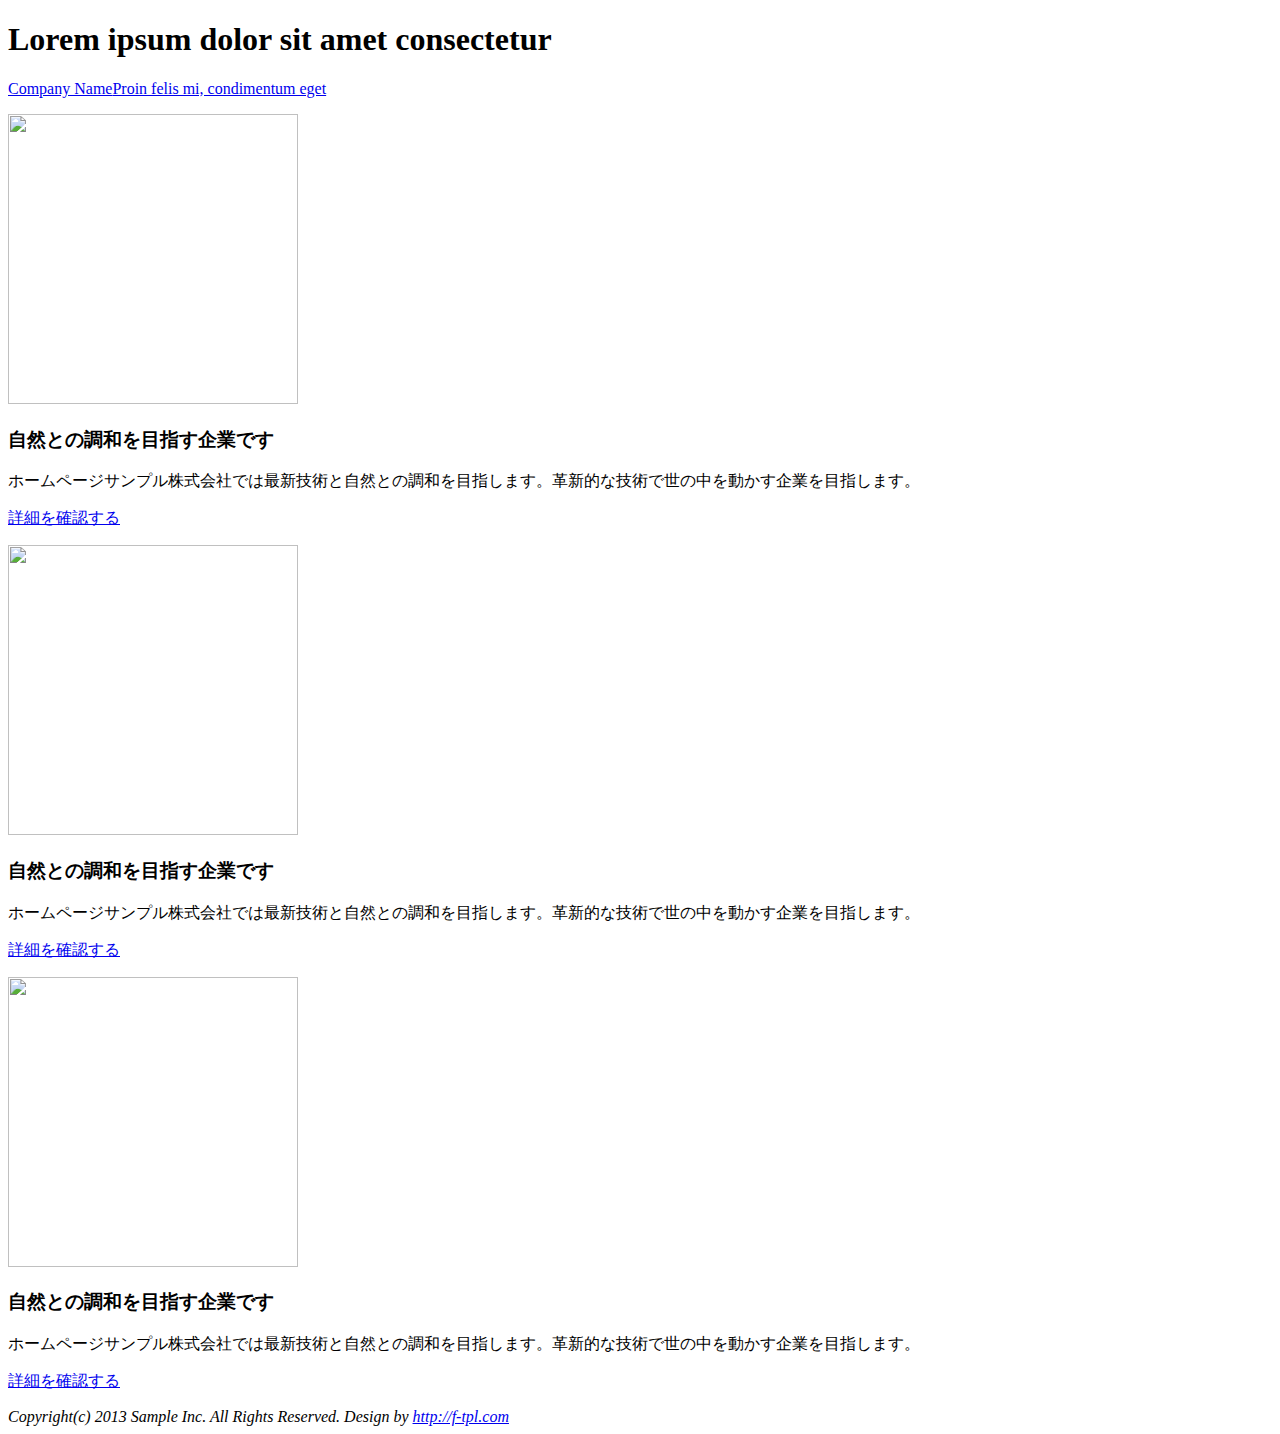
==== user/index.html @ 80e10812 "コード貼り付けました" ====
<!DOCTYPE html>
<html dir="ltr" lang="ja">
<head>
<meta charset="UTF-8">
<meta name="viewport" content="width=device-width, user-scalable=yes, maximum-scale=1.0, minimum-scale=1.0">
<title>ホームページサンプル株式会社のサイトです</title>
<meta name="keywords" content="">
<meta name="description" content="">
<link rel="stylesheet" href="style.css" type="text/css" media="screen">
<!--[if lt IE 9]>
<script src="js/html5.js"></script>
<script src="js/css3-mediaqueries.js"></script>
<![endif]-->
<script src="js/jquery1.7.2.min.js"></script>
<script src="js/script.js"></script>
</head>

<body>

<header id="header">
	<h1>Lorem ipsum dolor sit amet consectetur</h1>
	<!-- ロゴ -->
	<div class="logo">
		<a href="index.html"><p>Company Name<span>Proin felis mi, condimentum eget</span></p></a>
	</div>
	<!-- / ロゴ -->
</header>

<div id="wrapper">
	<!-- 3カラム -->
	<section class="gridWrapper">
		<article class="grid">
			<div class="box">
				<img src="images/top_m1.jpg" width="290" height="290" alt="">
				<h3>自然との調和を目指す企業です</h3>
				<p>ホームページサンプル株式会社では最新技術と自然との調和を目指します。革新的な技術で世の中を動かす企業を目指します。</p>
				<p class="readmore"><a href="subpage.html">詳細を確認する</a></p>
			</div>
		</article>
		<article class="grid">
			<div class="box">
				<img src="images/top_m2.jpg" width="290" height="290" alt="">
				<h3>自然との調和を目指す企業です</h3>
				<p>ホームページサンプル株式会社では最新技術と自然との調和を目指します。革新的な技術で世の中を動かす企業を目指します。</p>
				<p class="readmore"><a href="subpage.html">詳細を確認する</a></p>
			</div>
		</article>
		<article class="grid">
			<div class="box">
				<img src="images/top_m3.jpg" width="290" height="290" alt="">
				<h3>自然との調和を目指す企業です</h3>
				<p>ホームページサンプル株式会社では最新技術と自然との調和を目指します。革新的な技術で世の中を動かす企業を目指します。</p>
				<p class="readmore"><a href="subpage.html">詳細を確認する</a></p>
			</div>
		</article>
	</section>
	<!-- / 3カラム -->
</div>

<address>Copyright(c) 2013 Sample Inc. All Rights Reserved. Design by <a href="http://f-tpl.com" target="_blank" rel="nofollow">http://f-tpl.com</a></address>

</body>
</html>
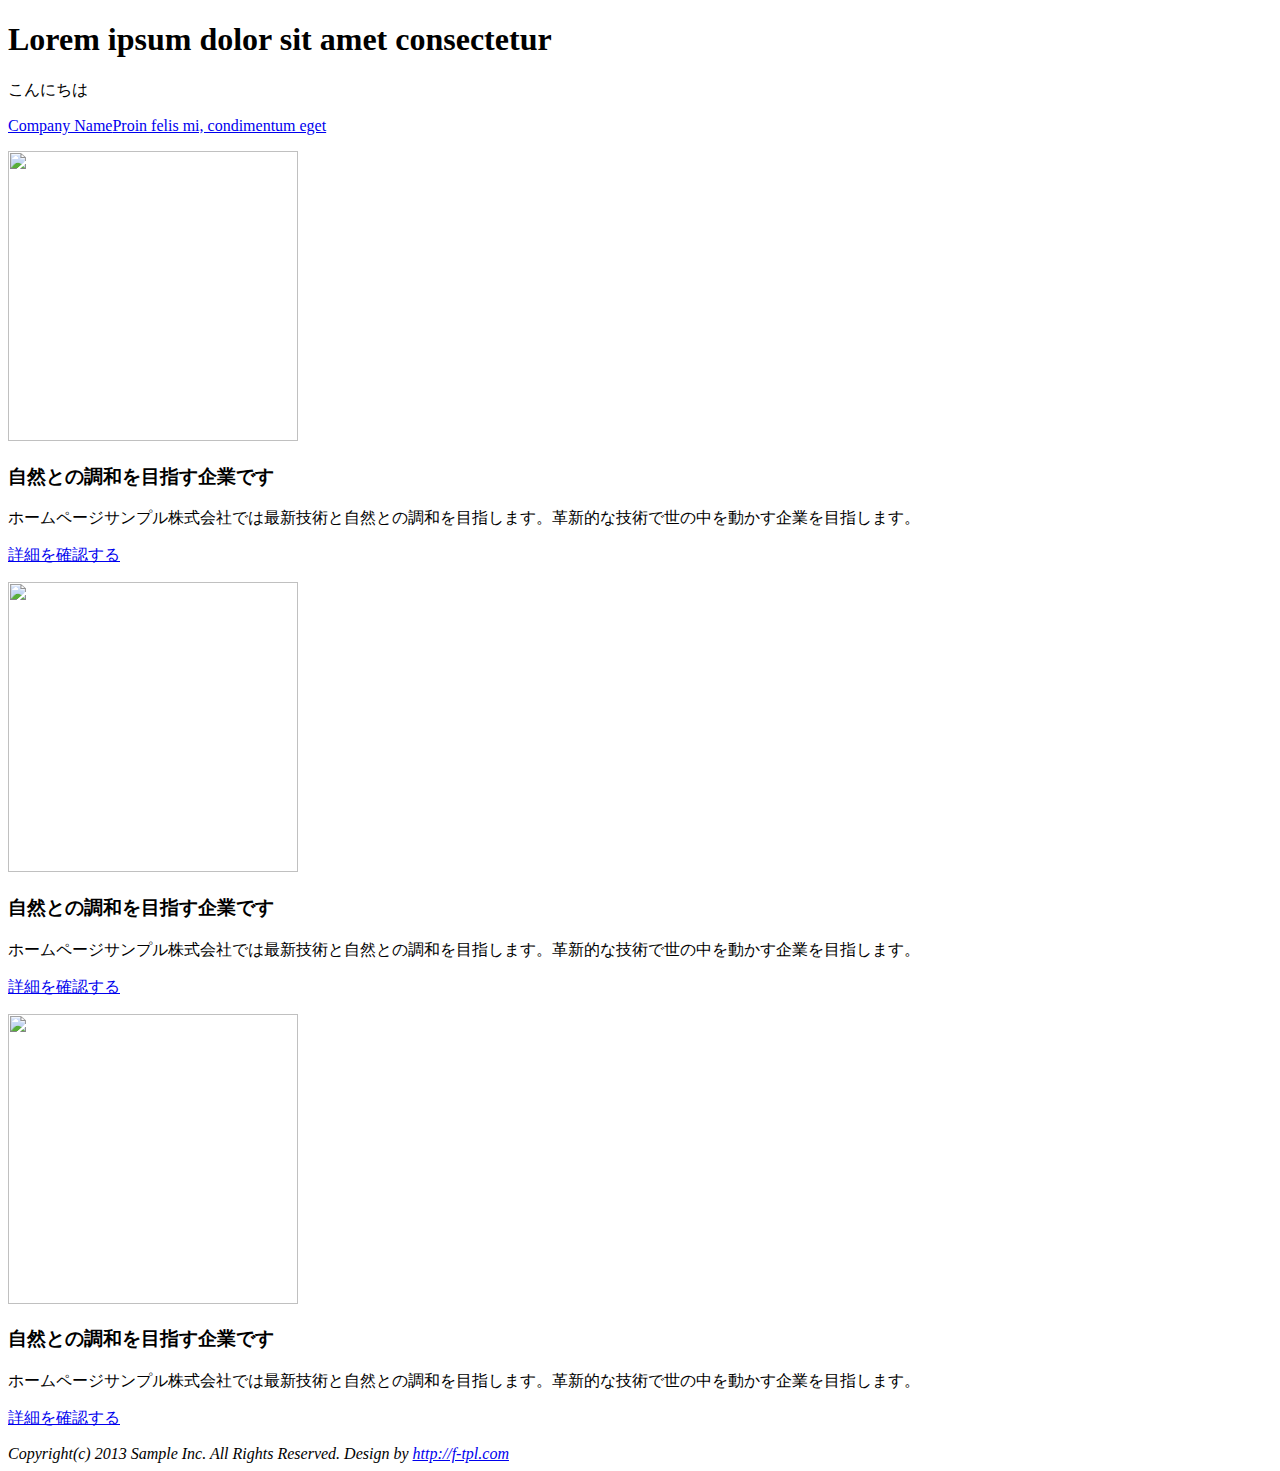
==== commit 1bbf11be: "変更しました" ====
--- a/user/index.html
+++ b/user/index.html
@@ -20,6 +20,7 @@
 <header id="header">
 	<h1>Lorem ipsum dolor sit amet consectetur</h1>
 	<!-- ロゴ -->
+	こんにちは
 	<div class="logo">
 		<a href="index.html"><p>Company Name<span>Proin felis mi, condimentum eget</span></p></a>
 	</div>
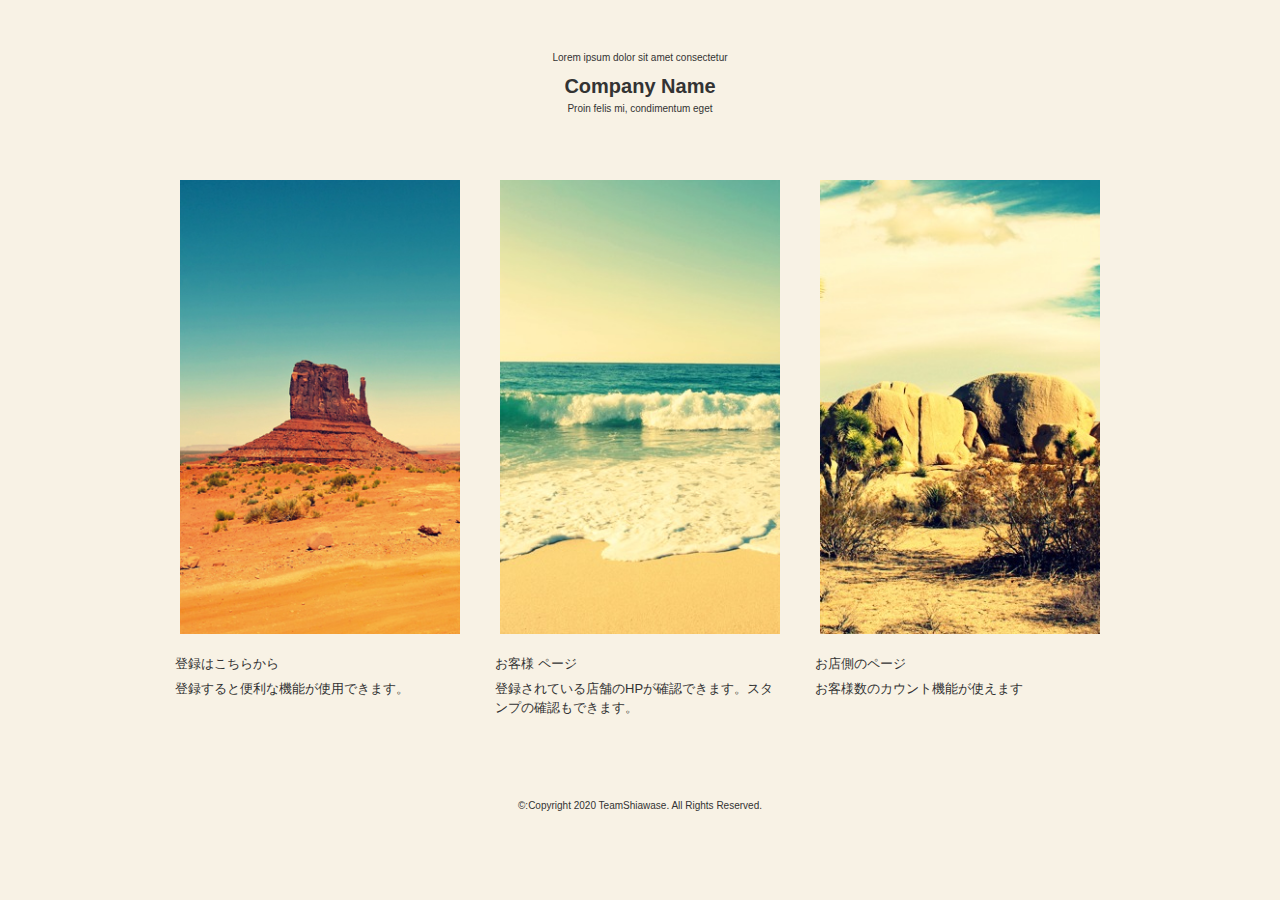
==== commit 1d9b38c7: "いろいろ共有します" ====
--- a/user/index.html
+++ b/user/index.html
@@ -20,7 +20,6 @@
 <header id="header">
 	<h1>Lorem ipsum dolor sit amet consectetur</h1>
 	<!-- ロゴ -->
-	こんにちは
 	<div class="logo">
 		<a href="index.html"><p>Company Name<span>Proin felis mi, condimentum eget</span></p></a>
 	</div>
@@ -32,33 +31,33 @@
 	<section class="gridWrapper">
 		<article class="grid">
 			<div class="box">
-				<img src="images/top_m1.jpg" width="290" height="290" alt="">
-				<h3>自然との調和を目指す企業です</h3>
-				<p>ホームページサンプル株式会社では最新技術と自然との調和を目指します。革新的な技術で世の中を動かす企業を目指します。</p>
-				<p class="readmore"><a href="subpage.html">詳細を確認する</a></p>
+				<!--登録サイトを埋め込む-->
+				<p class="readmore"><a href="user_input.html"><img src="images/top_m1.jpg" width="290" height="290" alt=""></a></p>
+				<h3>登録はこちらから</h3>
+				<p>登録すると便利な機能が使用できます。</p>
 			</div>
 		</article>
 		<article class="grid">
 			<div class="box">
-				<img src="images/top_m2.jpg" width="290" height="290" alt="">
-				<h3>自然との調和を目指す企業です</h3>
-				<p>ホームページサンプル株式会社では最新技術と自然との調和を目指します。革新的な技術で世の中を動かす企業を目指します。</p>
-				<p class="readmore"><a href="subpage.html">詳細を確認する</a></p>
+				<p class="readmore"><a href="subpage.html"><img src="images/top_m2.jpg" width="290" height="290" alt=""></a></p>
+				<h3>お客様 ページ</h3> <!--中央揃えにする-->
+				<p>登録されている店舗のHPが確認できます。スタンプの確認もできます。</p>
+				<!--  <p class="readmore"><a href="subpage.html">詳細を確認する</a></p>  -->
 			</div>
 		</article>
 		<article class="grid">
 			<div class="box">
-				<img src="images/top_m3.jpg" width="290" height="290" alt="">
-				<h3>自然との調和を目指す企業です</h3>
-				<p>ホームページサンプル株式会社では最新技術と自然との調和を目指します。革新的な技術で世の中を動かす企業を目指します。</p>
-				<p class="readmore"><a href="subpage.html">詳細を確認する</a></p>
+				<!--お店サイドの情報-->
+				<p class="readmore"><a href="subpage.html"><img src="images/top_m3.jpg" width="290" height="290" alt=""></a></p>
+				<h3>お店側のページ</h3>
+				<p>お客様数のカウント機能が使えます</p>
 			</div>
 		</article>
 	</section>
 	<!-- / 3カラム -->
 </div>
 
-<address>Copyright(c) 2013 Sample Inc. All Rights Reserved. Design by <a href="http://f-tpl.com" target="_blank" rel="nofollow">http://f-tpl.com</a></address>
+<address>&copy:Copyright 2020 TeamShiawase. All Rights Reserved. </address>
 
 </body>
 </html>
--- a/user/style.css
+++ b/user/style.css
@@ -0,0 +1,570 @@
+@charset "utf-8";
+
+
+/* =Reset default browser CSS.
+Based on work by Eric Meyer: http://meyerweb.com/eric/tools/css/reset/index.html
+-------------------------------------------------------------- */
+html, body, div, span, applet, object, iframe, h1, h2, h3, h4, h5, h6, p, blockquote, pre, a, abbr, acronym, address, big, cite, code, del, dfn, em, font, ins, kbd, q, s, samp, small, strike, strong, sub, sup, tt, var, dl, dt, dd, ol, ul, li, fieldset, form, label, legend, table.table, caption, tbody, tfoot, thead, tr, th, td {border: 0;font-family: inherit;font-size: 100%;font-style: inherit;font-weight: inherit;margin: 0;outline: 0;padding: 0;vertical-align: baseline;}
+:focus {outline: 0;}
+
+ol, ul {list-style: none;}
+table.table {border-collapse: separate;border-spacing: 0;}
+caption, th, td {font-weight: normal;text-align: left;}
+blockquote:before, blockquote:after,q:before, q:after {content: "";}
+blockquote, q {quotes: "" "";}
+a img{border: 0;}
+figure{margin:0}
+article, aside, details, figcaption, figure, footer, header, hgroup, menu, nav, section {display: block;}
+/* -------------------------------------------------------------- */
+
+body {
+color:#333;
+font-size:13px;
+font-family:verdana,"ヒラギノ丸ゴ ProN W4","Hiragino Maru Gothic ProN","メイリオ","Meiryo","ＭＳ Ｐゴシック","MS PGothic",Sans-Serif;
+line-height:1.5;
+-webkit-text-size-adjust: none;
+background:#f8f2e5;
+}
+
+
+/* リンク設定
+------------------------------------------------------------*/
+a{color:#74b4df;text-decoration:none;}
+a:hover{color:#006699;}
+a:active, a:focus {outline:0;}
+
+
+/* 全体
+------------------------------------------------------------*/
+#wrapper{
+margin:0 auto;
+padding:0 1%;
+width:98%;
+position:relative;
+}
+
+.inner{
+margin:0 auto;
+width:100%;
+}
+
+
+/*************
+/* ヘッダー
+*************/
+#header{
+height:110px;
+}
+
+#header h1{
+margin:50px 0 5px 0;
+font-size:10px;
+font-weight:normal;
+text-align:center;
+}
+
+#header a{
+color:#333;
+}
+
+#header a:hover{
+color:#888;
+}
+
+/*************
+/* ロゴ
+*************/
+.logo{
+margin-top:6px;
+font-size:20px;
+font-weight:bold;
+}
+
+.logo p{text-align:center;}
+
+.logo span{
+display:block;
+color:#333;
+font-size:10px;
+font-weight:normal;
+}
+
+
+/**************************
+/* グリッド
+**************************/
+.gridWrapper{
+padding:10px 0 20px;
+overflow: hidden;
+}
+
+* html .gridWrapper{height:1%;}
+	
+.grid{
+float:left;
+}
+
+.box{
+margin:0 5px;
+}
+
+.box img{
+max-width:100%;
+height:auto;
+}
+
+.box h3{padding:10px 0 5px;}
+
+.box h3, .box p{text-align:left;}
+
+.box p.readmore{
+padding:10px 5px 5px;
+text-align:right;
+}
+
+/**************************
+/* サブグリッド
+**************************/
+.subgridWrapper{
+	padding-bottom:20px;
+	overflow: hidden;
+	}
+	
+	* html .subgridWrapper{height:1%;}
+		
+	.subgrid{
+	float:left;
+	}
+	
+	.subbox{
+	padding:10px;
+	text-align:center;
+	}
+	
+	.subbox img{
+	max-width:100%;
+	height:auto;
+	}
+	
+	.subbox h3{padding:10px 0 5px;}
+	
+	.subbox h3, .box p{text-align:left;}
+	
+	.subbox p.readmore{
+	padding:10px 5px 5px;
+	text-align:right;
+	}
+	
+	.subbox p.readmore a{
+	padding:3px 7px;
+	border-radius:3px;
+	color:#fff;
+	background:#d1ad93;
+	}
+	
+	.subbox p.readmore a:hover{background:#ad8a71;}
+
+
+
+/*************
+メイン コンテンツ
+*************/
+#main{
+margin-top:25px;
+}
+
+section.content article{
+padding-top:20px;
+margin-bottom:30px;
+overflow:hidden;
+}
+
+* html section.content article{height:1%;}
+
+section.content p{margin-bottom:5px;}
+
+h3.heading{
+font-weight:normal;
+line-height:36px;
+border-bottom:1px solid #D6D6D6;
+color:#333;
+}
+
+section.content img{
+max-width:90%;
+height:auto;
+}
+
+.alignleft{
+float:left;
+clear:left;
+margin:3px 20px 10px 0;
+}
+
+.alignright{
+float:right;
+clear:right;
+margin:3px 0 10px 20px;
+}
+
+
+
+
+/*************
+テーブル
+*************/
+table.table{
+border-collapse:collapse;
+margin:5px auto 15px auto;
+}
+
+table.table td{
+border-collapse:collapse;
+background-color:#F9F9F9;
+text-align:left;
+padding:8px;
+border:1px solid #D6D6D6;
+line-height:20px;
+}
+
+table.table th{
+background-color:#F5F5F5;
+text-align:right;
+padding:8px;
+white-space:nowrap;
+color: #151515;
+border-top:1px solid #D4D4D4;
+border-right:4px solid #D4D4D4;
+border-bottom:1px solid #D4D4D4;
+border-left:1px solid #D4D4D4;
+font-size:13px;
+font-weight:normal;
+letter-spacing:1px;
+background-repeat:repeat-x;
+background-position:top;
+}
+
+
+/*************
+/* サイドバー
+*************/
+#sidebar ul{padding-top:10px;}
+
+#sidebar li{
+margin-bottom:10px;
+padding-bottom:10px;
+list-style:none;
+border-bottom:1px dashed #f1f1f1;
+}
+
+#sidebar li:last-child{
+border:0;
+margin-bottom:0px;
+}
+
+#sidebar li a{
+font-size:12px;
+display:block;
+color:#333;
+}
+
+#sidebar li a:hover{
+color:#888;
+}
+
+#sidebar ul.list li{
+clear:both;
+margin-bottom:5px;
+padding:5px 0;
+overflow:hidden;
+border:0;
+}
+
+ul.list li{height:1%;}
+
+ul.list li img{
+float:left;
+margin-right:10px;
+}
+
+ul.list li{
+font-size:12px;
+line-height:1.35;
+}
+
+
+/*************
+/* コピーライト
+*************/
+
+address{
+clear:both;
+padding:40px 0 70px 0;
+text-align:center;
+font-style:normal;
+font-size:10px;
+color:#333;
+}
+
+
+/* PC用
+------------------------------------------------------------*/
+@media only screen and (min-width: 960px){
+	#header,#wrapper,.inner{
+	width:960px;
+	padding:0;
+	margin:0 auto;
+	}
+	
+	#wrapper{padding-bottom:20px;}
+	
+  nav#mainNav{
+	clear:both;
+	overflow:hidden;
+	position:relative;
+	}
+	
+	nav#mainNav .inner{
+	width:932px;
+	padding:0 14px;
+	}
+
+	nav#mainNav ul li{
+	float: left;
+	position: relative;
+	}
+
+	nav#mainNav li:last-child{border-right:1px dotted #ebebeb;}
+
+	nav#mainNav ul li a{
+	display: block;
+	text-align: center;
+	_float:left;
+	font-size:13px;
+	width:154px;
+	height:45px;
+	padding-top:9px;
+	color:#333;
+	border-left:1px dotted #ebebeb;
+	}
+
+	nav#mainNav ul li a span,nav#mainNav ul li a strong{
+	display:block;
+	}
+
+	nav#mainNav ul li a span{
+	color:#cdcdcd;
+	font-size:10px;
+	}
+
+	nav div.panel{
+	display:block !important;
+	float:left;
+	}
+
+	a#menu{display:none;}
+
+	nav#mainNav li.active a, nav#mainNav li a:hover{
+	color:#909090;
+  background:#f9f9f9;
+	padding-top:9px;
+	}
+	
+	#mainBanner{margin-left:15px;}
+	#subpage #mainBanner{margin:17px auto;}
+	
+	#main{
+	float:right;
+	width:657px;
+	padding-right:15px;
+	}
+	
+	#sidebar{
+	float:left;
+	width:245px;
+	padding:25px 0 0 15px;
+	overflow:hidden;
+	}
+	
+	#sidebar article{
+	padding-top:7px;
+	margin-bottom:20px;
+	overflow:hidden;
+	}
+	
+	/* グリッド全体 */
+	.gridWrapper{
+	width:960px;
+	margin:0 0 0 -10px;
+	}
+	
+	#gallery article{padding:10px 0 10px 10px;}
+	
+	/* グリッド */
+	.grid{
+	float:left;
+	width:300px;
+	margin-left:20px;
+	}
+	
+	#subpage .grid{width:auto;}
+	
+  #gallery .grid{
+	width:auto;
+	margin:10px 0 2px 10px;
+	}
+}
+
+
+@media only screen and (max-width:959px){
+	*{
+    -webkit-box-sizing: border-box;
+       -moz-box-sizing: border-box;
+         -o-box-sizing: border-box;
+        -ms-box-sizing: border-box;
+            box-sizing: border-box;
+	}
+	
+	nav#mainNav{
+	clear:both;
+	width:100%;
+	margin:0 auto;
+	padding:0;
+  border:1px solid #e4e4e4;
+	}
+
+	nav#mainNav a.menu{
+	width:100%;
+	display:block;
+	height:40px;
+	line-height:40px;
+	font-weight: bold;
+	text-align:left;
+	}
+
+	nav#mainNav a#menu span{
+	padding-left:10px;
+	color:#333;
+	}
+	nav#mainNav a.menu span:before{content: "→ ";}
+	nav#mainNav a.menuOpen span:before{content: "↓ ";}
+
+	nav#mainNav a#menu:hover{cursor:pointer;}
+
+	nav .panel{
+	display: none;
+	width:100%;
+	position: relative;
+	right: 0;
+	top:0;
+	z-index: 1;
+	}
+
+	nav#mainNav ul li{
+	float: none;
+	clear:both;
+	width:100%;
+	height:auto;
+	line-height:1.2;
+	}
+
+	nav#mainNav ul li a,nav#mainNav ul li.current-menu-item li a{
+	color:#333;
+	display: block;
+	padding:15px 10px;
+	text-align:left;
+	border-bottom:1px dashed #ccc;
+	}
+	
+	nav#mainNav ul li a span{padding-left:10px;}
+	
+	nav#mainNav ul li:first-child a{
+	border-top:1px solid #e4e4e4;
+	}
+	
+	nav#mainNav ul li:last-child a{border:0;}
+	
+	nav#mainNav ul li.active a{color:#888;}
+
+	nav div.panel{float:none;}
+	
+	#subpage #mainBanner{max-width:668px;}
+	
+	#sidebar{padding-bottom:30px;}
+	
+	#sidebar article{padding:7px 0 15px;}
+	
+	#footer .grid,#footer ul.footnav{
+	float:none;
+	width:100%;
+	text-align:center;
+	}
+
+	ul.footnav li{float:none;display:inline-block;}
+	
+	.grid{
+	width:32%;
+	margin:10px 0 0 1%;
+	}
+	
+	#gallery .grid{
+	float:left;
+	width:31%;
+	margin:0 0 0 1%;
+	}
+	
+	#footer .grid img, #footer .info{float:none;}
+	#footer .grid p{display:block;}
+	#footer #info .info{float:none;text-align:center;}
+	
+	#footer .logo,#footer .info{
+	width:100%;
+	float:none;
+	}
+	
+	#footer .logo p{float:none;display:block;}
+	#footer .logo img{float:none;padding:0;}
+}
+
+
+/* スマートフォン 横(ランドスケープ) */
+@media only screen and (max-width:640px){
+	#header{
+	height:auto;
+	padding-bottom:20px;
+	}
+	
+	#header h1,.logo,.info{text-align:center;}
+	
+	.logo,.info{
+	clear:both;
+	width:100%;
+	float:none;
+	}
+	
+	.logo p{float:none;display:block;}
+	.logo img{float:none;padding:0;}
+	
+	.box img{
+	float:left;
+	margin-right:5px;
+	}
+	
+	.box h3{padding-top:0;}
+
+  .alignleft,.alignright{
+	float:none;
+	display:block;
+	margin:0 auto 10px;
+	}
+	
+	#gallery .grid{float:left;}
+}
+
+
+/* スマートフォン 縦(ポートレート) */
+@media only screen and (max-width:480px){
+	.grid{width:100%;}
+	.box img{max-width:100px;}
+	#mainBanner h2,#mainBanner p{font-size:80%;}
+}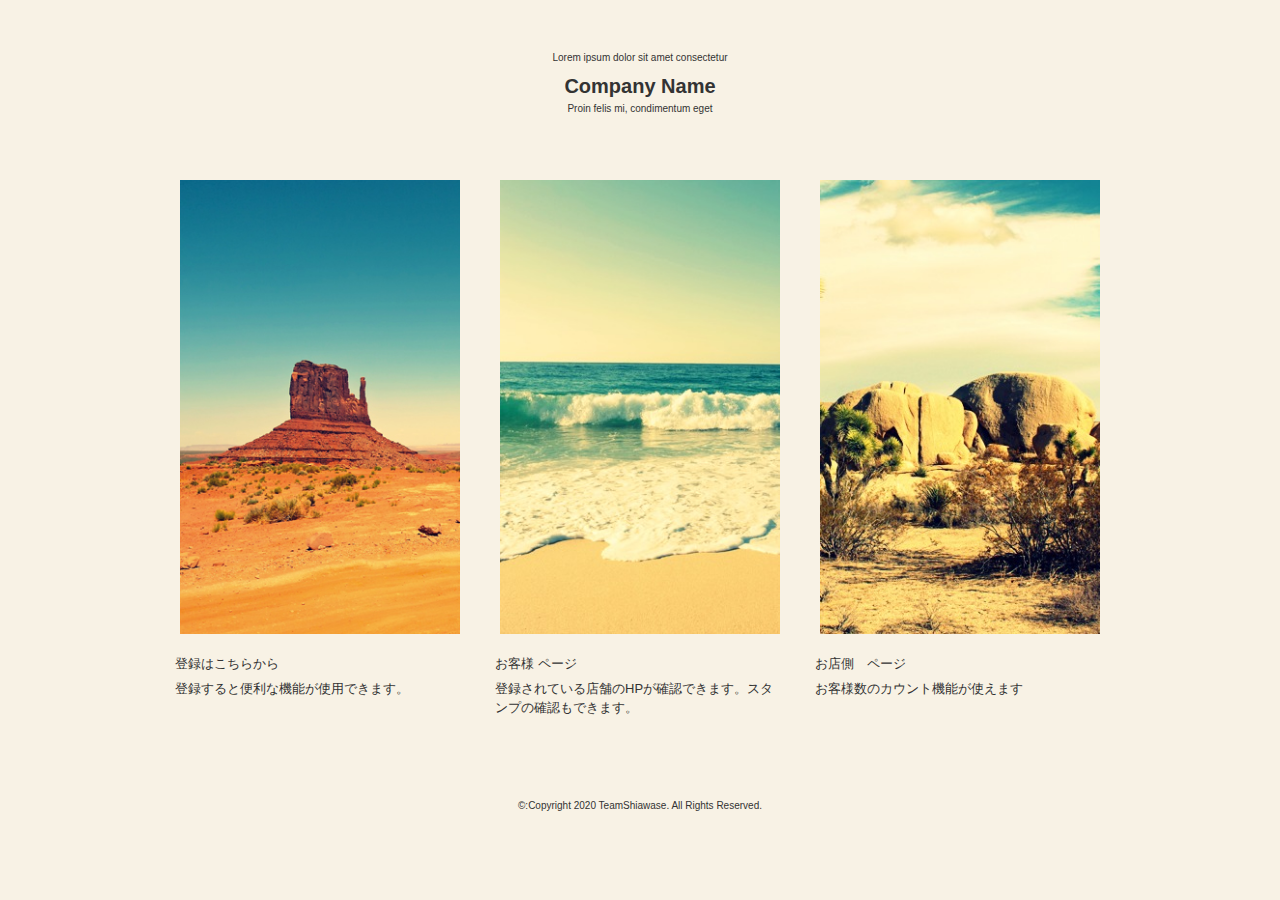
==== commit 76f8ebb8: "Webサイト最新版共有します" ====
--- a/user/index.html
+++ b/user/index.html
@@ -40,16 +40,15 @@
 		<article class="grid">
 			<div class="box">
 				<p class="readmore"><a href="subpage.html"><img src="images/top_m2.jpg" width="290" height="290" alt=""></a></p>
-				<h3>お客様 ページ</h3> <!--中央揃えにする-->
+				<h3>お客様 ページ</h3> 
 				<p>登録されている店舗のHPが確認できます。スタンプの確認もできます。</p>
-				<!--  <p class="readmore"><a href="subpage.html">詳細を確認する</a></p>  -->
 			</div>
 		</article>
 		<article class="grid">
 			<div class="box">
 				<!--お店サイドの情報-->
 				<p class="readmore"><a href="subpage.html"><img src="images/top_m3.jpg" width="290" height="290" alt=""></a></p>
-				<h3>お店側のページ</h3>
+				<h3>お店側　ページ</h3>
 				<p>お客様数のカウント機能が使えます</p>
 			</div>
 		</article>
--- a/user/style.css
+++ b/user/style.css
@@ -48,6 +48,9 @@
 width:100%;
 }
 
+.table-scroll{
+	overflow-x : auto;
+}
 
 /*************
 /* ヘッダー
@@ -221,7 +224,8 @@
 table.table td{
 border-collapse:collapse;
 background-color:#F9F9F9;
-text-align:left;
+/*text-align:left;*/
+text-align: center;
 padding:8px;
 border:1px solid #D6D6D6;
 line-height:20px;
@@ -229,7 +233,8 @@
 
 table.table th{
 background-color:#F5F5F5;
-text-align:right;
+/*text-align:right;*/
+text-align: center;
 padding:8px;
 white-space:nowrap;
 color: #151515;
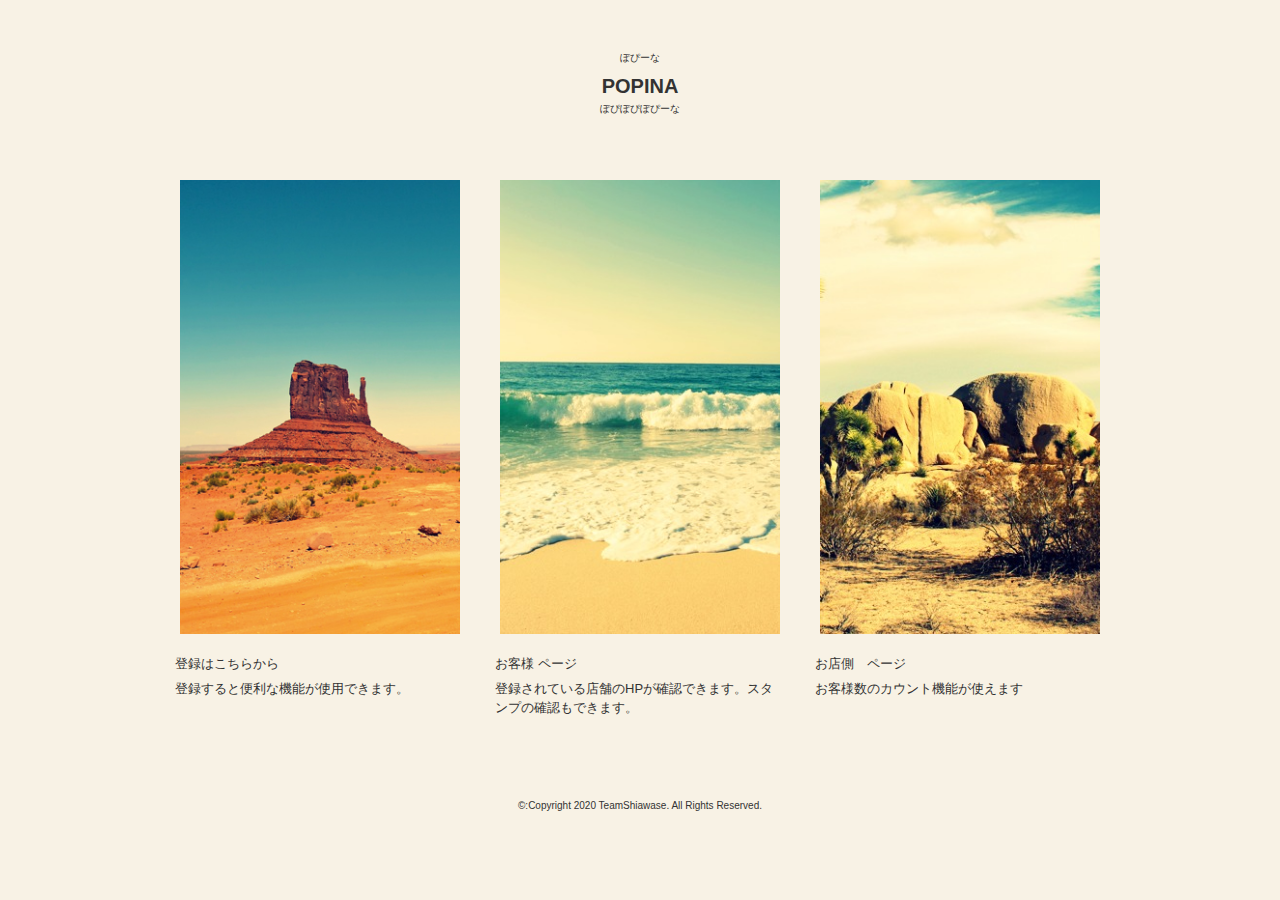
==== commit bf19ce64: "MAPのサイズ変更" ====
--- a/user/index.html
+++ b/user/index.html
@@ -3,7 +3,7 @@
 <head>
 <meta charset="UTF-8">
 <meta name="viewport" content="width=device-width, user-scalable=yes, maximum-scale=1.0, minimum-scale=1.0">
-<title>ホームページサンプル株式会社のサイトです</title>
+<title>	popinaのサイトです</title>
 <meta name="keywords" content="">
 <meta name="description" content="">
 <link rel="stylesheet" href="style.css" type="text/css" media="screen">
@@ -18,10 +18,10 @@
 <body>
 
 <header id="header">
-	<h1>Lorem ipsum dolor sit amet consectetur</h1>
+	<h1>ぽぴーな</h1>
 	<!-- ロゴ -->
 	<div class="logo">
-		<a href="index.html"><p>Company Name<span>Proin felis mi, condimentum eget</span></p></a>
+		<a href="index.html"><p>POPINA<span>ぽぴぽぴぽぴーな</span></p></a>
 	</div>
 	<!-- / ロゴ -->
 </header>
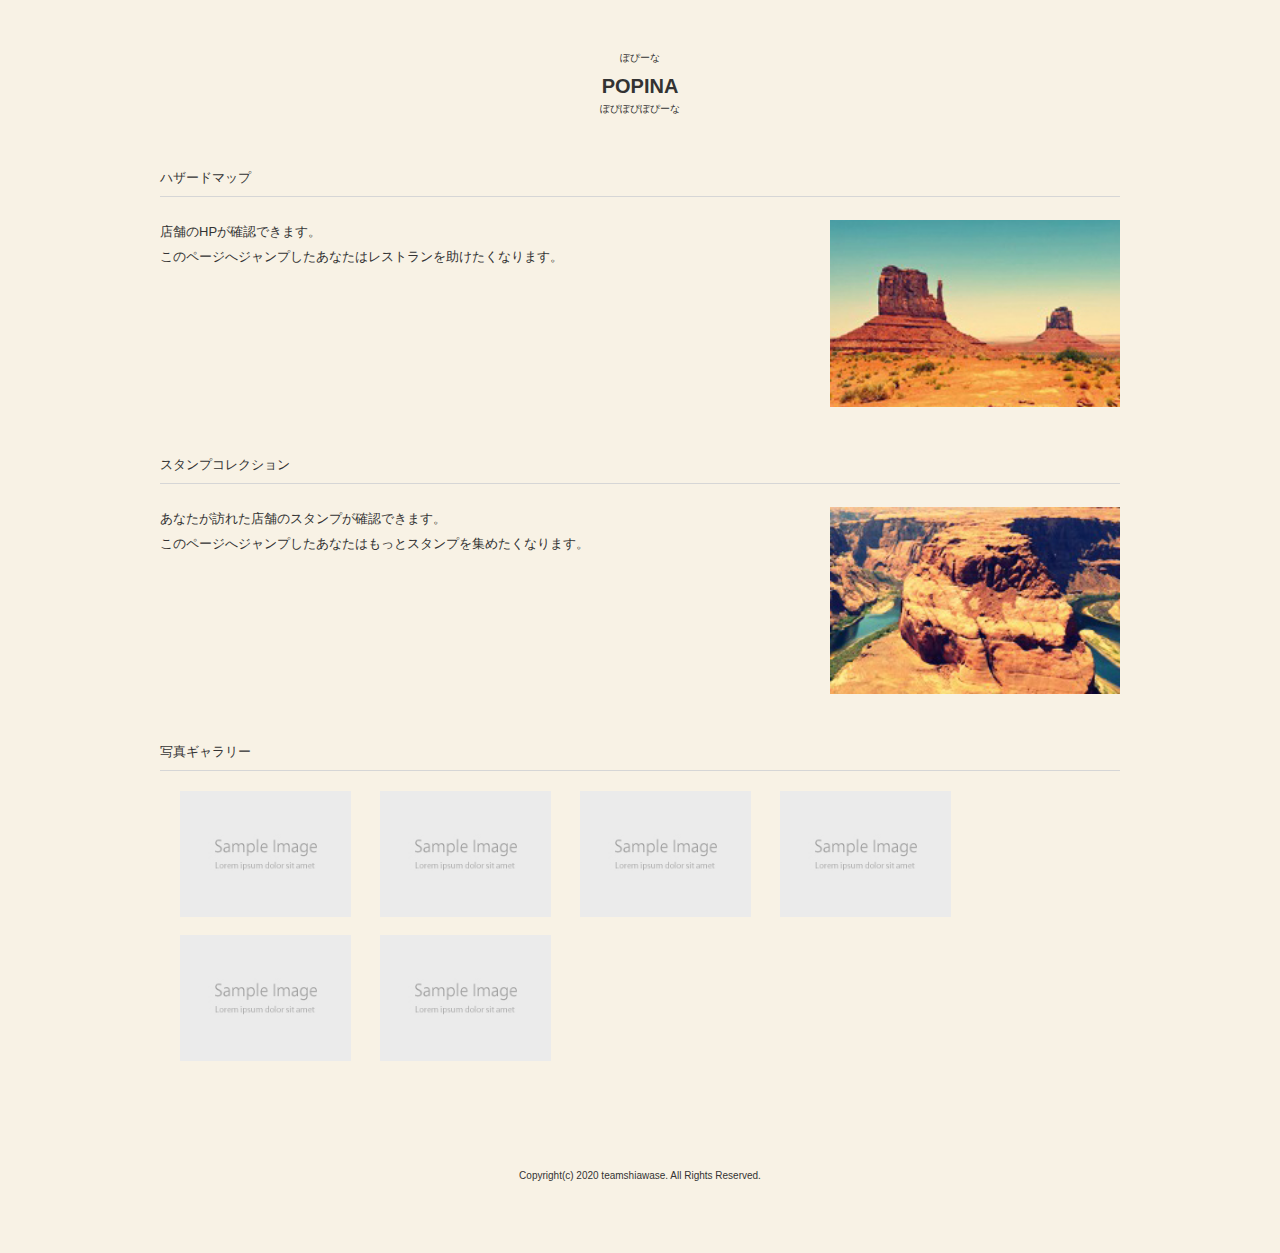
==== commit 231d80d9: "update structure" ====
--- a/user/index.html
+++ b/user/index.html
@@ -1,62 +1,68 @@
-<!DOCTYPE html>
-<html dir="ltr" lang="ja">
-<head>
-<meta charset="UTF-8">
-<meta name="viewport" content="width=device-width, user-scalable=yes, maximum-scale=1.0, minimum-scale=1.0">
-<title>	popinaのサイトです</title>
-<meta name="keywords" content="">
-<meta name="description" content="">
-<link rel="stylesheet" href="style.css" type="text/css" media="screen">
-<!--[if lt IE 9]>
-<script src="js/html5.js"></script>
-<script src="js/css3-mediaqueries.js"></script>
-<![endif]-->
-<script src="js/jquery1.7.2.min.js"></script>
-<script src="js/script.js"></script>
-</head>
-
-<body>
-
-<header id="header">
-	<h1>ぽぴーな</h1>
-	<!-- ロゴ -->
-	<div class="logo">
-		<a href="index.html"><p>POPINA<span>ぽぴぽぴぽぴーな</span></p></a>
-	</div>
-	<!-- / ロゴ -->
-</header>
-
-<div id="wrapper">
-	<!-- 3カラム -->
-	<section class="gridWrapper">
-		<article class="grid">
-			<div class="box">
-				<!--登録サイトを埋め込む-->
-				<p class="readmore"><a href="user_input.html"><img src="images/top_m1.jpg" width="290" height="290" alt=""></a></p>
-				<h3>登録はこちらから</h3>
-				<p>登録すると便利な機能が使用できます。</p>
-			</div>
-		</article>
-		<article class="grid">
-			<div class="box">
-				<p class="readmore"><a href="subpage.html"><img src="images/top_m2.jpg" width="290" height="290" alt=""></a></p>
-				<h3>お客様 ページ</h3> 
-				<p>登録されている店舗のHPが確認できます。スタンプの確認もできます。</p>
-			</div>
-		</article>
-		<article class="grid">
-			<div class="box">
-				<!--お店サイドの情報-->
-				<p class="readmore"><a href="subpage.html"><img src="images/top_m3.jpg" width="290" height="290" alt=""></a></p>
-				<h3>お店側　ページ</h3>
-				<p>お客様数のカウント機能が使えます</p>
-			</div>
-		</article>
-	</section>
-	<!-- / 3カラム -->
-</div>
-
-<address>&copy:Copyright 2020 TeamShiawase. All Rights Reserved. </address>
-
-</body>
-</html>
+<!DOCTYPE html>
+<html dir="ltr" lang="ja">
+<head>
+<meta charset="UTF-8">
+<meta name="viewport" content="width=device-width, user-scalable=yes, maximum-scale=1.0, minimum-scale=1.0">
+<title>ホームページサンプル株式会社のサイトです</title>
+<meta name="keywords" content="">
+<meta name="description" content="">
+<link rel="stylesheet" href="style.css" type="text/css" media="screen">
+<!--[if lt IE 9]>
+<script src="js/html5.js"></script>
+<script src="js/css3-mediaqueries.js"></script>
+<![endif]-->
+<script src="js/jquery1.7.2.min.js"></script>
+<script src="js/script.js"></script>
+</head>
+
+<body id="subpage">
+
+<header id="header">
+	<h1>ぽぴーな</h1>
+	<!-- ロゴ -->
+	<div class="logo">
+		<a href="index.html"><p>POPINA<span>ぽぴぽぴぽぴーな</span></p></a>
+	</div>
+	<!-- / ロゴ -->
+</header>
+
+<div id="wrapper">
+	<!-- コンテンツ -->
+		<section class="content">
+			<h3 class="heading">ハザードマップ</h3>
+			<article>
+				<p class="readmore"><a href="hazardmap.html"><img src="images/sample1.jpg" width="290" height="290" alt="" class="alignright border" /></a></p>
+				<p>店舗のHPが確認できます。</p>
+				<p>このページへジャンプしたあなたはレストランを助けたくなります。</p>
+			</article>
+		</section>
+		<section class="content">
+			<h3 class="heading">スタンプコレクション</h3>
+			<article>
+				<p class="readmore"><a href="stanp.html"><img src="images/sample2.jpg" width="290" height="290" alt="" class="alignright border" /></a></p>
+				<p>あなたが訪れた店舗のスタンプが確認できます。</p>
+				<p>このページへジャンプしたあなたはもっとスタンプを集めたくなります。</p>
+			</article>
+		</section>
+		
+		<section class="content" id="gallery">
+			<h3 class="heading">写真ギャラリー</h3>
+				<article>
+					<figure class="grid"><a href="subpage.html"><img src="images/gallery.jpg" width="190" height="140" alt=""></a></figure>
+					<figure class="grid"><a href="subpage.html"><img src="images/gallery.jpg" width="190" height="140" alt=""></a></figure>
+					<figure class="grid"><a href="subpage.html"><img src="images/gallery.jpg" width="190" height="140" alt=""></a></figure>
+					<figure class="grid"><a href="subpage.html"><img src="images/gallery.jpg" width="190" height="140" alt=""></a></figure>
+					<figure class="grid"><a href="subpage.html"><img src="images/gallery.jpg" width="190" height="140" alt=""></a></figure>
+					<figure class="grid"><a href="subpage.html"><img src="images/gallery.jpg" width="190" height="140" alt=""></a></figure>
+				</article>
+		</section>
+	<!-- / コンテンツ -->
+
+	
+
+</div>
+
+<address>Copyright(c) 2020 teamshiawase. All Rights Reserved. 
+
+</body>
+</html>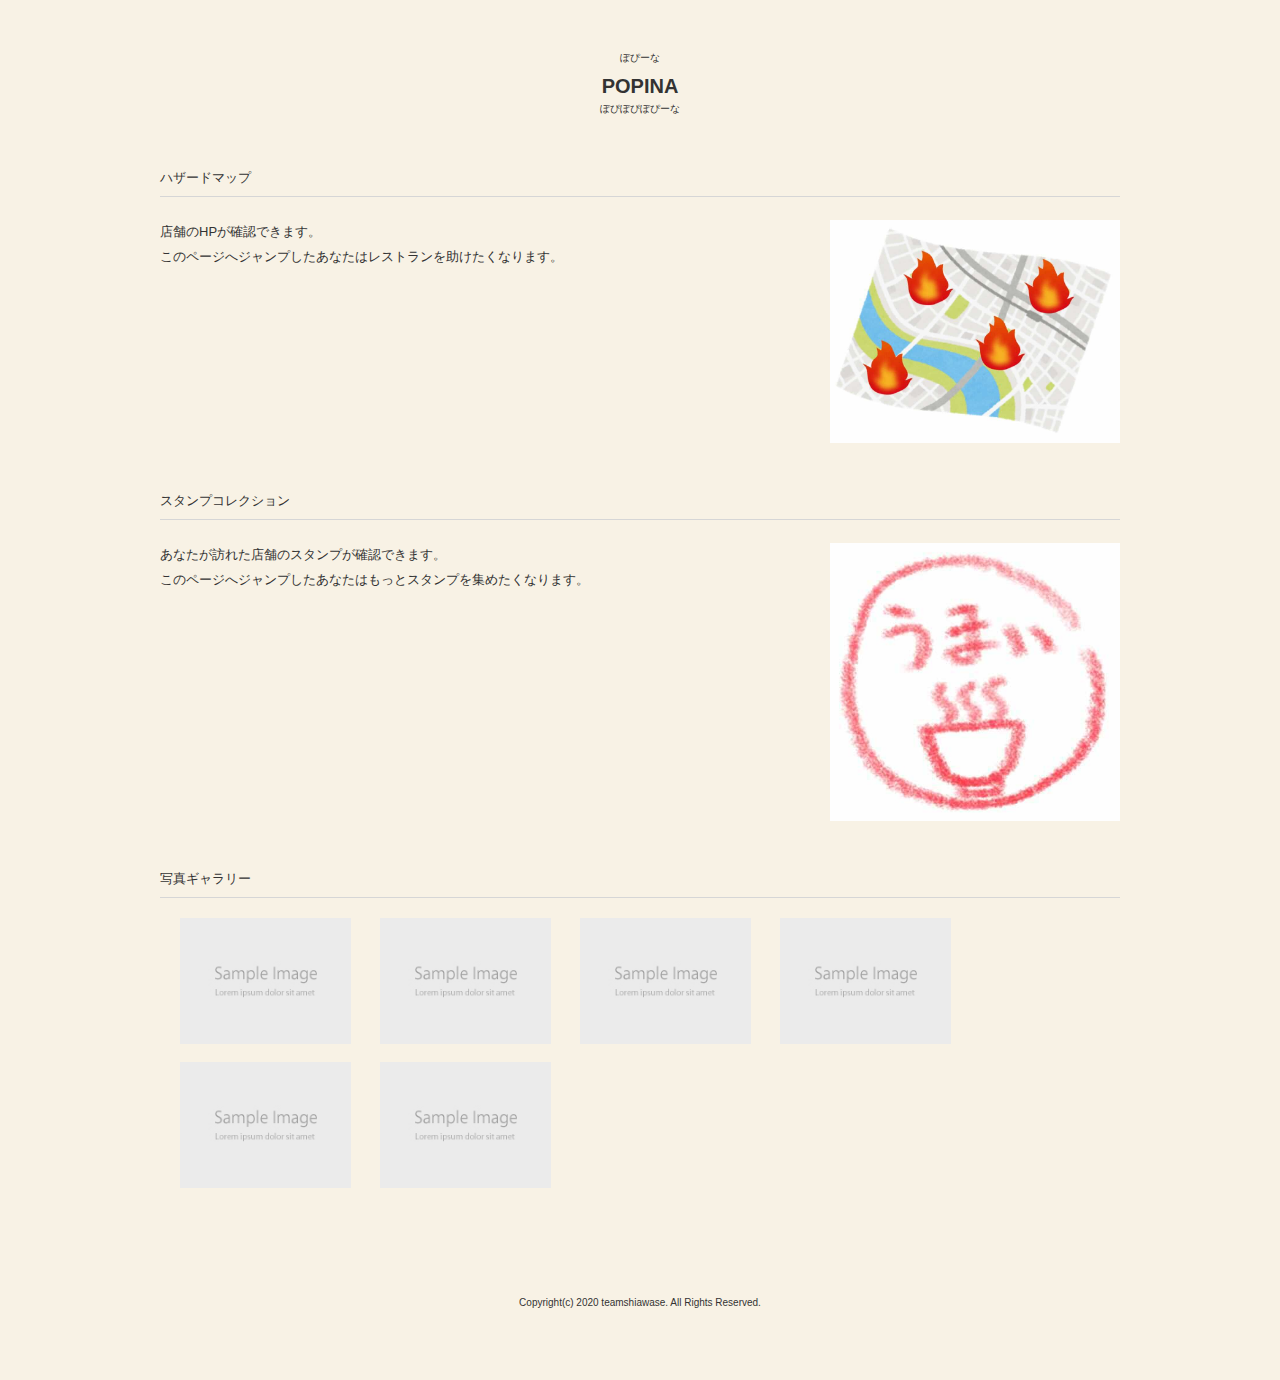
==== commit 86e9c885: "add images" ====
--- a/user/index.html
+++ b/user/index.html
@@ -3,7 +3,7 @@
 <head>
 <meta charset="UTF-8">
 <meta name="viewport" content="width=device-width, user-scalable=yes, maximum-scale=1.0, minimum-scale=1.0">
-<title>ホームページサンプル株式会社のサイトです</title>
+<title>popinaのサイトです</title>
 <meta name="keywords" content="">
 <meta name="description" content="">
 <link rel="stylesheet" href="style.css" type="text/css" media="screen">
@@ -21,7 +21,7 @@
 	<h1>ぽぴーな</h1>
 	<!-- ロゴ -->
 	<div class="logo">
-		<a href="index.html"><p>POPINA<span>ぽぴぽぴぽぴーな</span></p></a>
+		<a href="/"><p>POPINA<span>ぽぴぽぴぽぴーな</span></p></a>
 	</div>
 	<!-- / ロゴ -->
 </header>
@@ -31,7 +31,7 @@
 		<section class="content">
 			<h3 class="heading">ハザードマップ</h3>
 			<article>
-				<p class="readmore"><a href="hazardmap.html"><img src="images/sample1.jpg" width="290" height="290" alt="" class="alignright border" /></a></p>
+				<p class="readmore"><a href="hazardmap.html"><img src="images/yabai.jpg" width="290" height="290" alt="" class="alignright border" /></a></p>
 				<p>店舗のHPが確認できます。</p>
 				<p>このページへジャンプしたあなたはレストランを助けたくなります。</p>
 			</article>
@@ -39,7 +39,7 @@
 		<section class="content">
 			<h3 class="heading">スタンプコレクション</h3>
 			<article>
-				<p class="readmore"><a href="stanp.html"><img src="images/sample2.jpg" width="290" height="290" alt="" class="alignright border" /></a></p>
+				<p class="readmore"><a href="stanp.html"><img src="images/umai.jpg" width="290" height="290" alt="" class="alignright border" /></a></p>
 				<p>あなたが訪れた店舗のスタンプが確認できます。</p>
 				<p>このページへジャンプしたあなたはもっとスタンプを集めたくなります。</p>
 			</article>
